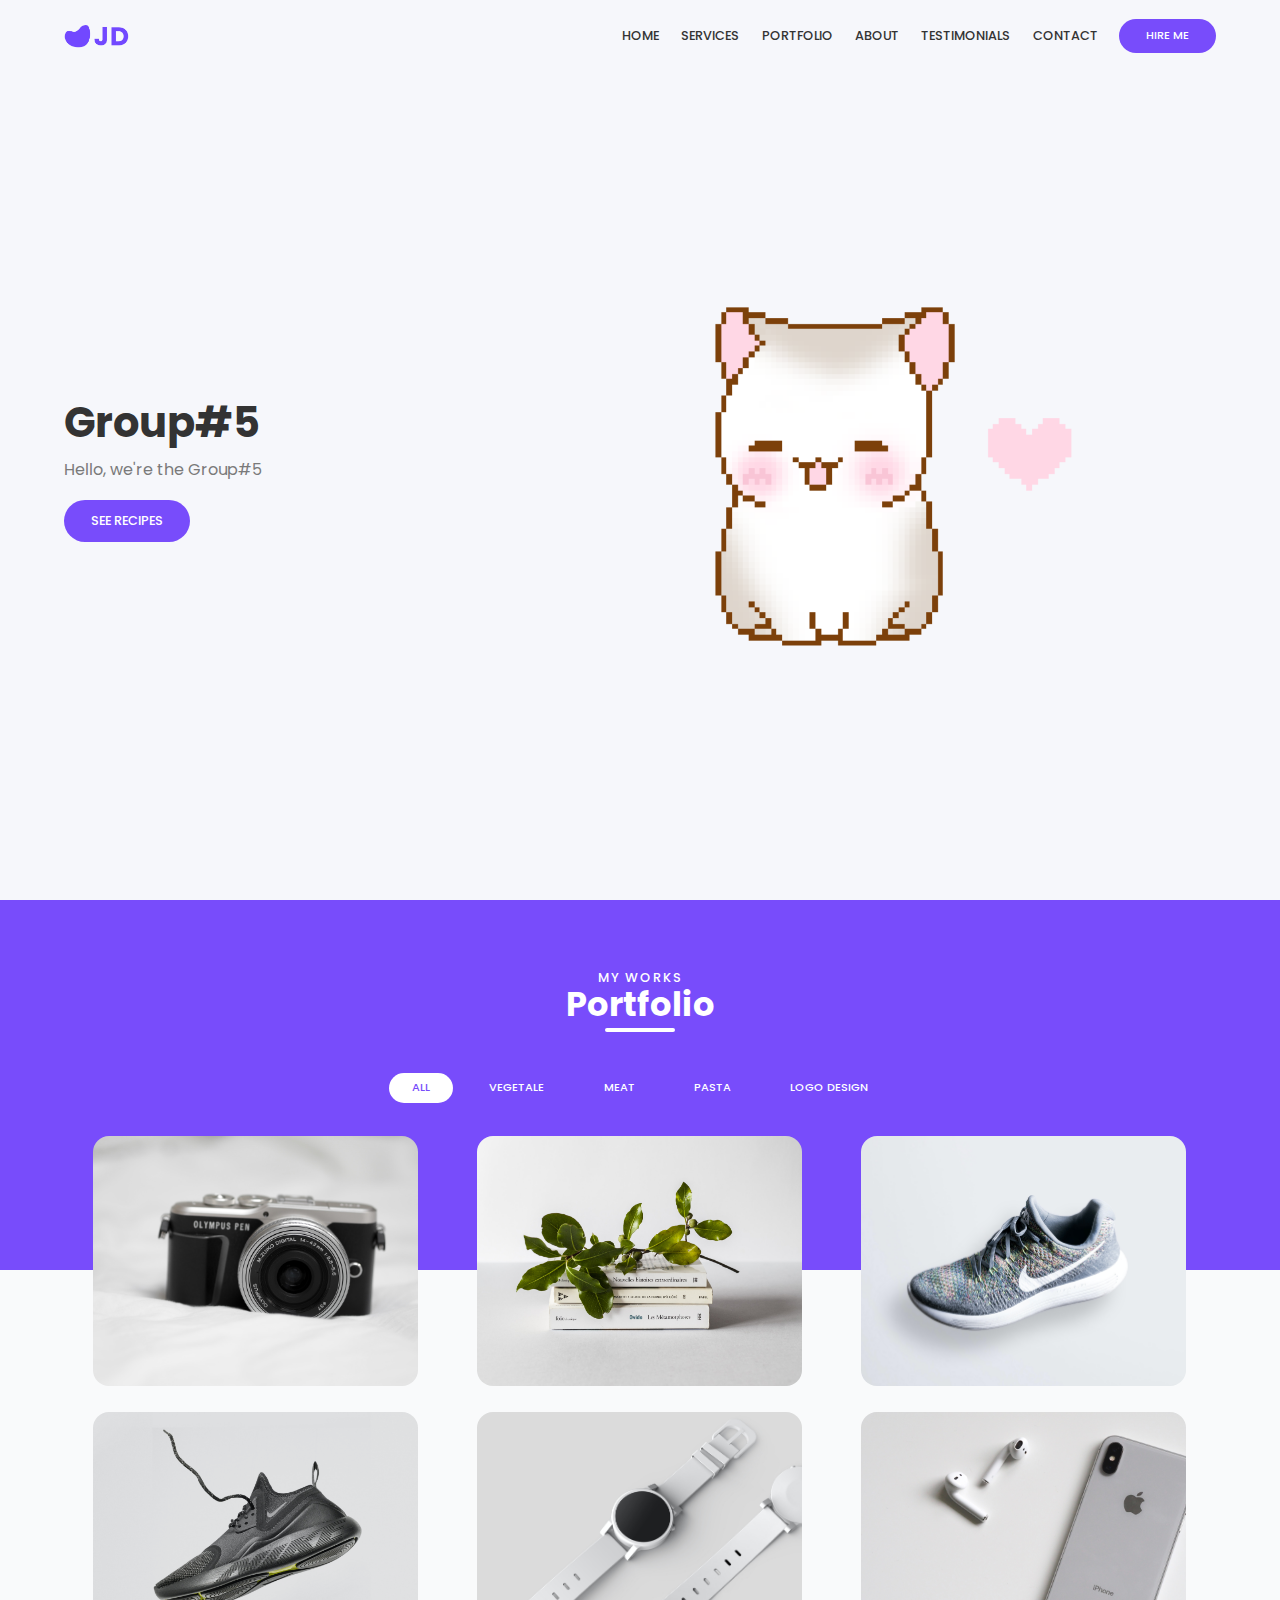
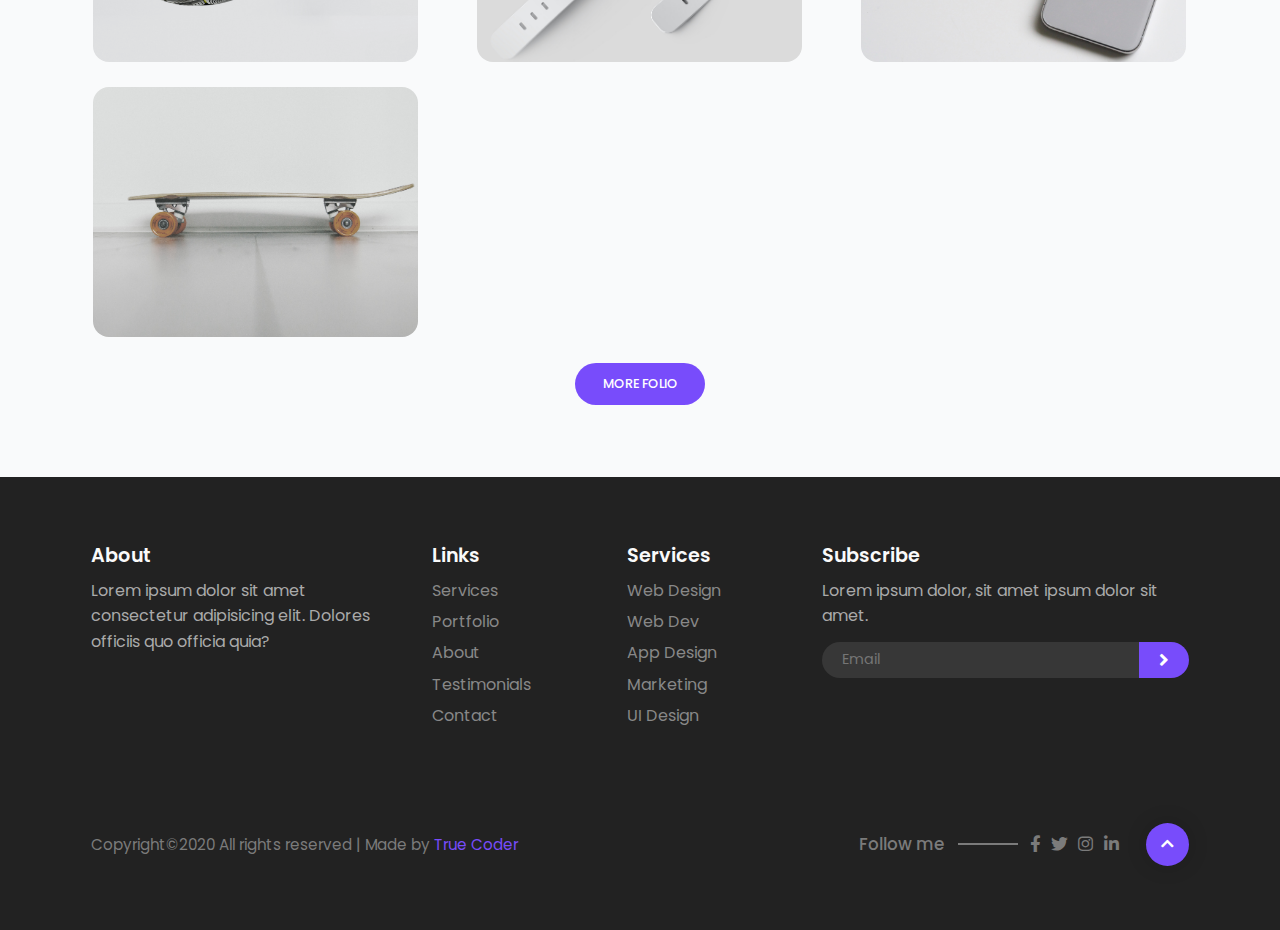
==== TRY.html @ 630b44de "Add files via upload" ====
<!DOCTYPE html>
<html lang="en">
  <head>
    <meta charset="UTF-8" />
    <meta name="viewport" content="width=device-width, initial-scale=1.0" />
    <title>Portfolio Website</title>
    <link
      rel="stylesheet"
      href="https://cdnjs.cloudflare.com/ajax/libs/font-awesome/5.15.1/css/all.min.css"
    />
    <link
      rel="stylesheet"
      href="https://unpkg.com/swiper/swiper-bundle.min.css"
    />
    <link rel="stylesheet" href="./css/style.css" />
  </head>
  <body>
    <main>
      <header id="header">
        <div class="overlay overlay-lg">
          <img src="./img/shapes/square.png" class="shape square" alt="" />
          <img src="./img/shapes/circle.png" class="shape circle" alt="" />
          <img
            src="./img/shapes/half-circle.png"
            class="shape half-circle1"
            alt=""
          />
          <img
            src="./img/shapes/half-circle.png"
            class="shape half-circle2"
            alt=""
          />
          <img src="./img/shapes/x.png" class="shape xshape" alt="" />
          <img src="./img/shapes/wave.png" class="shape wave wave1" alt="" />
          <img src="./img/shapes/wave.png" class="shape wave wave2" alt="" />
          <img src="./img/shapes/triangle.png" class="shape triangle" alt="" />
          <img src="./img/shapes/letters.png" class="letters" alt="" />
          <img src="./img/shapes/points1.png" class="points points1" alt="" />
        </div>

        <nav>
          <div class="container">
            <div class="logo">
              <img src="./img/logo.png" alt="" />
            </div>

            <div class="links">
              <ul>
                <li>
                  <a href="#header">Home</a>
                </li>
                <li>
                  <a href="#services">Services</a>
                </li>
                <li>
                  <a href="#portfolio">Portfolio</a>
                </li>
                <li>
                  <a href="#about">About</a>
                </li>
                <li>
                  <a href="#testimonials">Testimonials</a>
                </li>
                <li>
                  <a href="#contact">Contact</a>
                </li>
                <li>
                  <a href="#hireme" class="active">Hire me</a>
                </li>
              </ul>
            </div>

            <div class="hamburger-menu">
              <div class="bar"></div>
            </div>
          </div>
        </nav>

        <div class="header-content">
          <div class="container grid-2">
            <div class="column-1">
              <h1 class="header-title">Group#5</h1>
              <p class="text">
                Hello, we're the Group#5
              
              </p>
              <a href="#" class="btn">See recipes</a>
            </div>

            <div class="column-2 image">
              <img
                src="./img/shapes/points2.png"
                class="points points2"
                alt=""
              />
              <img src="./img/kitty.gif" class="img-element z-index" alt="" />
            </div>
          </div>
        </div>
      </header>



      <section class="portfolio section" id="portfolio">
        <div class="background-bg">
          <div class="overlay overlay-sm">
            <img
              src="./img/shapes/half-circle.png"
              class="shape half-circle1"
              alt=""
            />
            <img
              src="./img/shapes/half-circle.png"
              class="shape half-circle2"
              alt=""
            />
            <img src="./img/shapes/square.png" class="shape square" alt="" />
            <img src="./img/shapes/wave.png" class="shape wave" alt="" />
            <img src="./img/shapes/circle.png" class="shape circle" alt="" />
            <img
              src="./img/shapes/triangle.png"
              class="shape triangle"
              alt=""
            />
            <img src="./img/shapes/x.png" class="shape xshape" alt="" />
          </div>
        </div>

        <div class="container">
          <div class="section-header">
            <h3 class="title" data-title="My works">Portfolio</h3>
          </div>

          <div class="section-body">
            <div class="filter">
              <button class="filter-btn active" data-filter="*">All</button>
              <button class="filter-btn" data-filter=".ui">Vegetale</button>
              <button class="filter-btn" data-filter=".webdev">Meat</button>
              <button class="filter-btn" data-filter=".appdev">
                Pasta
              </button>
              <button class="filter-btn" data-filter=".logo-design">
                Logo Design
              </button>
            </div>

            <div class="grid">
              <div class="grid-item logo-design">
                <div class="gallery-image">
                  <img src="./img/portfolio/port1.jpg" alt="" />
                  <div class="img-overlay">
                    <div class="plus"></div>
                    <div class="img-description">
                      <h3>Logo Design</h3>
                      <h5>View Demo</h5>
                    </div>
                  </div>
                </div>
              </div>
              <div class="grid-item webdev">
                <div class="gallery-image">
                  <img src="./img/portfolio/port2.png" alt="" />
                  <div class="img-overlay">
                    <div class="plus"></div>
                    <div class="img-description">
                      <h3>Web Development</h3>
                      <h5>View Demo</h5>
                    </div>
                  </div>
                </div>
              </div>
              <div class="grid-item ui webdev">
                <div class="gallery-image">
                  <img src="./img/portfolio/port3.png" alt="" />
                  <div class="img-overlay">
                    <div class="plus"></div>
                    <div class="img-description">
                      <h3>Web Design</h3>
                      <h5>View Demo</h5>
                    </div>
                  </div>
                </div>
              </div>
              <div class="grid-item ui">
                <div class="gallery-image">
                  <img src="./img/portfolio/port4.png" alt="" />
                  <div class="img-overlay">
                    <div class="plus"></div>
                    <div class="img-description">
                      <h3>UI / UX Design</h3>
                      <h5>View Demo</h5>
                    </div>
                  </div>
                </div>
              </div>
              <div class="grid-item logo-design">
                <div class="gallery-image">
                  <img src="./img/portfolio/port5.jpg" alt="" />
                  <div class="img-overlay">
                    <div class="plus"></div>
                    <div class="img-description">
                      <h3>Logo Design</h3>
                      <h5>View Demo</h5>
                    </div>
                  </div>
                </div>
              </div>
              <div class="grid-item appdev">
                <div class="gallery-image">
                  <img src="./img/portfolio/port6.jpg" alt="" />
                  <div class="img-overlay">
                    <div class="plus"></div>
                    <div class="img-description">
                      <h3>App Development</h3>
                      <h5>View Demo</h5>
                    </div>
                  </div>
                </div>
              </div>
              <div class="grid-item logo-design">
                <div class="gallery-image">
                  <img src="./img/portfolio/port7.jpg" alt="" />
                  <div class="img-overlay">
                    <div class="plus"></div>
                    <div class="img-description">
                      <h3>Logo Design</h3>
                      <h5>View Demo</h5>
                    </div>
                  </div>
                </div>
              </div>
              <div class="grid-item appdev ui">
                <div class="gallery-image">
                  <img src="./img/portfolio/port8.png" alt="" />
                  <div class="img-overlay">
                    <div class="plus"></div>
                    <div class="img-description">
                      <h3>App Development</h3>
                      <h5>View Demo</h5>
                    </div>
                  </div>
                </div>
              </div>
              <div class="grid-item ui webdev">
                <div class="gallery-image">
                  <img src="./img/portfolio/port9.png" alt="" />
                  <div class="img-overlay">
                    <div class="plus"></div>
                    <div class="img-description">
                      <h3>Web Design</h3>
                      <h5>View Demo</h5>
                    </div>
                  </div>
                </div>
              </div>
            </div>
            <div class="more-folio">
              <a href="#" class="btn">More Folio</a>
            </div>
          </div>
        </div>
      </section>

      

      <footer class="footer">
        <div class="container">
          <div class="grid-4">
            <div class="grid-4-col footer-about">
              <h3 class="title-sm">About</h3>
              <p class="text">
                Lorem ipsum dolor sit amet consectetur adipisicing elit. Dolores
                officiis quo officia quia?
              </p>
            </div>
  
            <div class="grid-4-col footer-links">
              <h3 class="title-sm">Links</h3>
              <ul>
                <li>
                  <a href="#services">Services</a>
                </li>
                <li>
                  <a href="#portfolio">Portfolio</a>
                </li>
                <li>
                  <a href="#about">About</a>
                </li>
                <li>
                  <a href="#testimonials">Testimonials</a>
                </li>
                <li>
                  <a href="#contact">Contact</a>
                </li>
              </ul>
            </div>
  
            <div class="grid-4-col footer-links">
              <h3 class="title-sm">Services</h3>
              <ul>
                <li>
                  <a href="#">Web Design</a>
                </li>
                <li>
                  <a href="#">Web Dev</a>
                </li>
                <li>
                  <a href="#">App Design</a>
                </li>
                <li>
                  <a href="#">Marketing</a>
                </li>
                <li>
                  <a href="#">UI Design</a>
                </li>
              </ul>
            </div>
  
            <div class="grid-4-col footer-newstletter">
              <h3 class="title-sm">Subscribe</h3>
              <p class="text">
                Lorem ipsum dolor, sit amet ipsum dolor sit amet.
              </p>
              <div class="footer-input-wrap">
                <input type="email" class="footer-input" placeholder="Email" />
                <a href="#" class="input-arrow">
                  <i class="fas fa-angle-right"></i>
                </a>
              </div>
            </div>
          </div>
  
          <div class="bottom-footer">
            <div class="copyright">
              <p class="text">
                Copyright&copy;2020 All rights reserved | Made by
                <span>True Coder</span>
              </p>
            </div>
  
            <div class="followme-wrap">
              <div class="followme">
                <h3>Follow me</h3>
                <span class="footer-line"></span>
                <div class="social-media">
                  <a href="#">
                    <i class="fab fa-facebook-f"></i>
                  </a>
                  <a href="#">
                    <i class="fab fa-twitter"></i>
                  </a>
                  <a href="#">
                    <i class="fab fa-instagram"></i>
                  </a>
                  <a href="#">
                    <i class="fab fa-linkedin-in"></i>
                  </a>
                </div>
              </div>
  
              <div class="back-btn-wrap">
                <a href="#" class="back-btn">
                  <i class="fas fa-chevron-up"></i>
                </a>
              </div>
            </div>
          </div>
        </div>
      </footer>

    <script src="https://cdnjs.cloudflare.com/ajax/libs/jquery/3.5.1/jquery.min.js"></script>
    <script src="./js/isotope.pkgd.min.js"></script>
    <script src="https://unpkg.com/swiper/swiper-bundle.min.js"></script>
    <script src="./js/app.js"></script>
  </body>
</html>
---- css/style.css ----
@import url("https://fonts.googleapis.com/css2?family=Poppins:wght@100;200;300;400;500;600;700;800;900&display=swap");

:root {
  --dark-one: #333;
  --dark-two: #7a7a7a;
  --main-color: #784cfb;
  --light-one: #fff;
  --light-two: #f9fafb;
  --light-three: #f6f7fb;
}

/* Genral Styles */

*,
*::before,
*::after {
  margin: 0;
  padding: 0;
  box-sizing: border-box;
}

html {
  scroll-behavior: smooth;
}

body,
button,
input,
textarea {
  font-family: "Poppins", sans-serif;
}

a {
  text-decoration: none;
}

ul {
  list-style: none;
}

img {
  width: 100%;
}

.container {
  position: relative;
  z-index: 5;
  max-width: 92rem;
  padding: 0 4rem;
  margin: 0 auto;
}

.stop-scrolling {
  height: 100%;
  overflow: hidden;
}

.grid-2 {
  display: grid;
  grid-template-columns: repeat(2, 1fr);
  align-items: center;
  justify-content: center;
}

.text {
  font-size: 1.25rem;
  color: var(--dark-two);
  line-height: 1.6;
}

.column-1 {
  margin-right: 1.5rem;
}

.column-2 {
  margin-left: 1.5rem;
}

.image {
  position: relative;
  display: flex;
  align-items: center;
  justify-content: center;
}

.z-index {
  position: relative;
  z-index: 2;
}

.overlay {
  position: absolute;
  width: 100%;
  height: 100%;
  overflow: hidden;
  top: 0;
  left: 0;
}

.overlay .shape {
  width: initial;
  opacity: 0.13;
  position: absolute;
}

.overlay.overlay-lg .shape {
  height: 55px;
}

.overlay.overlay-lg .shape.wave {
  height: initial;
  width: 88px;
}

.overlay.overlay-lg .shape.xshape {
  height: 38px;
}

.overlay.overlay-sm .shape {
  filter: brightness(0) invert(1);
  opacity: 0.15;
  height: 40px;
}

.overlay.overlay-sm .shape.wave {
  height: initial;
  width: 70px;
}

.overlay.overlay-sm .shape.xshape {
  height: 30px;
}

.points {
  opacity: 0.3;
  position: absolute;
}

.section {
  padding: 7rem 0;
  overflow: hidden;
}

.section-header {
  text-align: center;
  margin-bottom: 1.5rem;
}

.title {
  position: relative;
  display: inline-block;
  padding-bottom: 1rem;
  line-height: 1;
  font-size: 2.8rem;
  margin-bottom: 0.6rem;
}

.title:before {
  content: attr(data-title);
  display: block;
  margin-bottom: 0.4rem;
  color: var(--main-color);
  font-size: 1.15rem;
  font-weight: 500;
  text-transform: uppercase;
  letter-spacing: 3px;
}

.title:after {
  content: "";
  position: absolute;
  width: 90px;
  height: 5px;
  border-radius: 3px;
  background-color: var(--main-color);
  bottom: 0;
  left: 50%;
  transform: translateX(-50%);
}

.section-header .text {
  max-width: 600px;
  margin: 0 auto;
}

.title-sm {
  color: var(--dark-one);
  font-weight: 600;
  font-size: 1.6rem;
}

.points-sq {
  width: 210px;
}

.btn {
  display: inline-block;
  padding: 0.85rem 2rem;
  background-color: var(--main-color);
  color: var(--light-one);
  border-radius: 2rem;
  font-size: 1.05rem;
  text-transform: uppercase;
  font-weight: 500;
  transition: 0.3s;
}

.btn:hover {
  background-color: #6b44e0;
}

.btn.small {
  padding: 0.7rem 1.8rem;
  font-size: 1rem;
}

/* End Genral Styles */

/* Header */

header {
  width: 100%;
  background-color: var(--light-three);
  overflow: hidden;
  position: relative;
}

nav {
  width: 100%;
  position: relative;
  z-index: 50;
}

nav .container {
  display: flex;
  justify-content: space-between;
  height: 6rem;
  align-items: center;
}

.logo {
  width: 80px;
  display: flex;
  align-items: center;
}

.links ul {
  display: flex;
}

.links a {
  display: inline-block;
  padding: 0.9rem 1.2rem;
  color: var(--dark-one);
  font-size: 1.05rem;
  text-transform: uppercase;
  font-weight: 500;
  line-height: 1;
  transition: 0.3s;
}

.links a.active {
  background-color: var(--main-color);
  color: var(--light-one);
  border-radius: 2rem;
  font-size: 1rem;
  padding: 0.9rem 2.1rem;
  margin-left: 1rem;
}

.links a:hover {
  color: var(--main-color);
}

.links a.active:hover {
  color: var(--light-one);
  background-color: #6b44e0;
}

.hamburger-menu {
  width: 2.7rem;
  height: 3rem;
  z-index: 100;
  position: relative;
  display: none;
  align-items: center;
  justify-content: flex-end;
}

.hamburger-menu .bar {
  position: relative;
  width: 2.1rem;
  height: 3px;
  border-radius: 3px;
  background-color: var(--dark-one);
  transition: 0.5s;
}

.bar:before,
.bar:after {
  content: "";
  position: absolute;
  width: 2.1rem;
  height: 3px;
  border-radius: 3px;
  background-color: var(--dark-one);
  transition: 0.5s;
}

.bar:before {
  transform: translateY(-9px);
}

.bar:after {
  transform: translateY(9px);
}

nav.open .hamburger-menu .bar {
  background-color: transparent;
  transform: rotate(360deg);
}

nav.open .hamburger-menu .bar:before {
  transform: translateY(0) rotate(45deg);
  background-color: var(--light-one);
}

nav.open .hamburger-menu .bar:after {
  transform: translateY(0) rotate(-45deg);
  background-color: var(--light-one);
}

nav.open .links {
  transform: translateX(0);
}

.header-content .container.grid-2 {
  grid-template-columns: 2.5fr 3.5fr;
  min-height: calc(100vh - 6rem);
  padding-bottom: 2.5rem;
  text-align: left;
}

.header-title {
  font-size: 3.8rem;
  line-height: 0.8;
  color: var(--dark-one);
}

.header-content .text {
  margin: 2.15rem 0;
}

.header-content .image .img-element {
  max-width: 750px;
}

header .points1 {
  width: 420px;
  bottom: -75px;
  left: -150px;
}

header .points2 {
  width: 70%;
  top: 65%;
  left: 71%;
}

header .square {
  right: 68%;
  top: 71%;
}

header .triangle {
  right: 7%;
  bottom: 75%;
}

header .xshape {
  right: 4%;
  bottom: 50%;
}

header .half-circle1 {
  left: 50%;
  bottom: 82%;
}

header .half-circle2 {
  left: 5%;
  top: 67%;
}

header .wave1 {
  bottom: 75%;
  left: 20%;
}

header .wave2 {
  bottom: 8%;
  right: 55%;
}

header .circle {
  left: 38%;
  bottom: 63%;
}

.letters {
  position: absolute;
  width: 13.5%;
  top: -5px;
  left: 15px;
  opacity: 0.06;
}

/* End header */

/* Services */

.cards {
  display: flex;
  justify-content: space-around;
  flex-wrap: wrap;
  width: 100%;
}

.card-wrap {
  position: relative;
  margin: 1.7rem 0.8rem;
}

.card {
  position: relative;
  width: 100%;
  max-width: 390px;
  min-height: 520px;
  background-color: var(--light-three);
  display: flex;
  align-items: center;
  justify-content: center;
  text-align: center;
  padding: 3rem 2rem;
  overflow: hidden;
  transition: 0.3s;
}

.card:before {
  content: attr(data-card);
  position: absolute;
  top: -15px;
  right: -15px;
  font-size: 6rem;
  font-weight: 800;
  line-height: 1;
  color: var(--main-color);
  opacity: 0.025;
}

.card:after {
  content: "";
  position: absolute;
  width: 100%;
  height: 0px;
  bottom: 0;
  left: 0;
  background-color: var(--main-color);
  transition: 0.3s;
}

.card-wrap:hover .card {
  transform: translateY(-15px);
}

.card-wrap:hover .card:after {
  height: 8px;
}

.icon {
  width: 90px;
  margin-bottom: 1.7rem;
}

.card .title-sm {
  line-height: 0.8;
}

.card .text {
  font-size: 1.15rem;
  margin: 1.8rem 0;
}

.services .points1 {
  bottom: -50px;
  left: -125px;
  opacity: 0.2;
  pointer-events: none;
}

.services .points2 {
  bottom: -70px;
  right: -65px;
  opacity: 0.2;
  pointer-events: none;
}

/* End Services */

/* Portfolio */

.portfolio {
  position: relative;
  width: 100%;
  background-color: var(--light-two);
}

.background-bg {
  position: absolute;
  width: 100%;
  height: 520px;
  top: 0;
  left: 0;
  background-color: var(--main-color);
}

.portfolio .title,
.portfolio .title:before {
  color: var(--light-one);
}

.portfolio .title:after {
  background-color: var(--light-one);
}

.filter {
  width: 100%;
  display: flex;
  align-items: center;
  justify-content: center;
  flex-wrap: wrap;
}

.filter-btn {
  border: none;
  outline: none;
  background-color: transparent;
  margin: 0.45rem 0.4rem;
  padding: 0.85rem 1.8rem;
  color: var(--light-one);
  text-transform: uppercase;
  font-weight: 500;
  font-size: 1.1rem;
  line-height: 1;
  cursor: pointer;
  border-radius: 2rem;
  transition: 0.3s;
}

.filter-btn.active {
  background-color: var(--light-one);
  color: var(--main-color);
}

.portfolio .square {
  top: 28%;
  left: 20%;
}

.portfolio .circle {
  top: 8%;
  right: 35%;
}

.portfolio .triangle {
  bottom: 10%;
  right: 4%;
}

.portfolio .half-circle1 {
  bottom: 13%;
  left: 5%;
}

.portfolio .half-circle2 {
  top: 35%;
  right: 20%;
}

.portfolio .xshape {
  top: 10%;
  right: 8%;
}

.portfolio .wave {
  top: 38%;
  left: 6%;
}

.grid {
  width: 100%;
  margin: 1.5rem 0;
}

.grid-item {
  width: 33.33%;
  padding: 1rem 1.2rem;
  display: flex;
  justify-content: center;
}

.gallery-image {
  position: relative;
  overflow: hidden;
  border-radius: 16px;
  height: 330px;
  width: 100%;
  cursor: pointer;
}

.gallery-image img {
  position: absolute;
  height: 115%;
  width: initial;
  top: 50%;
  left: 50%;
  transform: translate(-50%, -50%);
  transform-origin: center;
  transition: 0.5s;
}

.gallery-image .img-overlay {
  position: absolute;
  width: 100%;
  height: 100%;
  top: 0;
  left: 0;
  z-index: 2;
  color: var(--light-one);
  background-color: rgba(120, 76, 251, 0.55);
  display: flex;
  flex-direction: column;
  align-items: center;
  justify-content: flex-end;
  padding: 2rem 3.2rem;
  opacity: 0;
  transition: 0.5s;
}

.img-overlay .plus {
  position: relative;
  margin: auto 0;
}

.plus:before,
.plus:after {
  content: "";
  position: absolute;
  width: 4.5rem;
  height: 3px;
  top: 50%;
  left: 50%;
  transform: translate(-50%, -50%);
  background-color: var(--light-one);
  border-radius: 3px;
}

.plus:before {
  transform: translate(-50%, -50%) rotate(-90deg);
}

.img-description {
  width: 100%;
}

.img-overlay h3 {
  font-weight: 600;
  text-transform: uppercase;
  font-size: 1.5rem;
}

.img-overlay h5 {
  font-size: 1.15rem;
  font-weight: 300;
}

.gallery-image:hover .img-overlay {
  opacity: 1;
}

.gallery-image:hover img {
  transform: translate(-50%, -50%) scale(1.1);
}

.more-folio {
  display: flex;
  justify-content: center;
}

/* End Portfolio */

/* About */

.about {
  overflow: hidden;
}

.about img {
  max-width: 600px;
}

.about .text {
  margin-top: 1rem;
}

.skills {
  margin: 1.5rem 0 2.5rem 0;
}

.skill {
  margin: 1rem 0;
}

.skill-title {
  color: #555;
  font-weight: 600;
  margin-bottom: 0.3rem;
}

.skill-bar {
  width: 70%;
  height: 8px;
  border-radius: 4px;
  background-color: #ece6fa;
  position: relative;
  overflow: hidden;
}

.skill-progress {
  position: absolute;
  height: 100%;
  width: 0%;
  top: 0;
  left: 0;
  background-color: var(--main-color);
  transition: 1s;
}

.about .column-1 {
  position: relative;
}

.about .column-1:before {
  content: "About";
  position: absolute;
  font-size: 8rem;
  font-weight: 800;
  color: var(--main-color);
  opacity: 0.04;
  top: 20px;
  left: 0;
  line-height: 0;
}

.about .points {
  width: 300px;
  top: 65%;
  left: 80%;
  opacity: 0.1;
}

/* End About */

/* Records */

.records {
  position: relative;
  background-color: var(--main-color);
  padding: 5.2rem 0;
}

.records .container {
  display: grid;
  grid-template-columns: repeat(4, 1fr);
  align-items: center;
  justify-content: center;
  text-align: center;
  grid-column-gap: 1.5rem;
  grid-row-gap: 2rem;
}

.record-circle {
  width: 180px;
  height: 180px;
  border-radius: 50%;
  margin: 0 auto;
  border: 4px solid var(--light-one);
  display: flex;
  flex-direction: column;
  justify-content: center;
  color: var(--light-one);
}

.record-circle.active {
  background-color: var(--light-one);
  color: var(--dark-one);
  box-shadow: 0 0 0 15px rgb(255, 255, 255, 0.5);
}

.number {
  font-weight: 400;
  font-size: 2.35rem;
}

.sub-title {
  font-weight: 400;
  font-size: 1.12rem;
  text-transform: uppercase;
}

.records .square1 {
  left: 8%;
  top: 10%;
}

.records .square2 {
  right: 90px;
  bottom: 70px;
}

.records .xshape {
  top: 45px;
  right: 120px;
}

.records .circle {
  left: 7%;
  bottom: 50px;
}

.records .triangle {
  left: 65%;
  bottom: 35px;
}

.records .wave1 {
  top: 35px;
  right: 30%;
}

.records .wave2 {
  bottom: 40px;
  left: 28%;
}

.records .half-circle {
  top: 30px;
  right: 50%;
}

/* End Records */

/* Blog */

.blog-wrapper {
  display: flex;
  width: 100%;
  justify-content: space-around;
  flex-wrap: wrap;
}

.blog-wrap {
  position: relative;
  margin: 1.3rem 0.5rem;
}

.blog-card {
  max-width: 420px;
  width: 100%;
  overflow: hidden;
  background-color: var(--light-two);
  transition: 0.3s;
  position: relative;
}

.blog-card:after {
  content: "";
  position: absolute;
  width: 1100%;
  height: 0px;
  bottom: 0;
  left: 0;
  background-color: var(--main-color);
  transition: 0.3s;
}

.blog-image {
  width: 100%;
  height: 270px;
  position: relative;
  overflow: hidden;
}

.blog-image img {
  position: absolute;
  height: 105%;
  width: initial;
  top: 50%;
  left: 50%;
  transform: translate(-50%, -50%);
  transition: 0.5s;
}

.blog-content {
  padding: 2.1rem 2.2rem 2.7rem 2.2rem;
}

.blog-info {
  display: flex;
  flex-wrap: wrap;
  margin-bottom: 0.5rem;
}

.blog-info h5 {
  color: var(--main-color);
  font-weight: 400;
  text-transform: uppercase;
  font-size: 1.05rem;
  letter-spacing: 2px;
}

.blog-date {
  margin-right: 2rem;
}

.blog-user i {
  margin-right: 0.2rem;
  font-size: 1rem;
}

.blog-text {
  margin: 0.5rem 0 1.5rem 0;
  font-size: 1.2rem;
  line-height: 1.6;
  color: #666;
}

.blog-card:hover {
  transform: translateY(-15px);
}

.blog-card:hover:after {
  height: 8px;
}

.blog-card:hover .blog-image img {
  transform: translate(-50%, -50%) scale(1.15);
}

.blog .points {
  top: 72%;
  right: 71%;
  opacity: 0.15;
}

/* End Blog */

/* Testimonials */

.testimonials {
  background-color: var(--light-two);
  overflow: hidden;
}

.testi-content {
  margin-top: 6rem;
}

.reviews {
  overflow: hidden;
}

.review {
  position: relative;
  padding: 2rem 1.5rem;
}

.quote {
  position: absolute;
  top: 0;
  left: 0;
  color: var(--main-color);
  opacity: 0.04;
  font-size: 8rem;
}

.rate {
  display: flex;
  font-size: 1.4rem;
  color: #ebc000;
  margin-bottom: 1.5rem;
}

.rate i {
  margin-right: 0.3rem;
}

.review-text {
  font-size: 1.35rem;
  font-weight: 300;
  color: #444;
  line-height: 1.7;
}

.review-info {
  margin-top: 2rem;
}

.review-name {
  font-size: 1.3rem;
  font-weight: 700;
  color: var(--dark-one);
}

.review-job {
  font-size: 1.15rem;
  font-weight: 300;
  color: #777;
}

.review-nav {
  bottom: 2.2rem;
  top: initial;
  font-size: 1.8rem;
  color: var(--main-color);
}

.swiper-button-next {
  right: 2rem;
  left: initial;
}

.swiper-button-prev {
  right: 4.5rem;
  left: initial;
}

.swiper-button-prev:after,
.swiper-button-next:after {
  display: none;
}

/* End Testimonials */

/* Contact */

.contact {
  position: relative;
  width: 100%;
  padding: 13.5rem 0 8.5rem;
}

.contact:before,
.contact:after {
  content: "";
  position: absolute;
  width: 100%;
  z-index: -1;
  left: 0;
}

.contact:before {
  top: 0;
  height: 40%;
  background: url("../img/map.png") center center / cover;
}

.contact:after {
  top: 40%;
  height: 60%;
  background: url("../img/contact-bg.png") center bottom / cover;
}

.contact-box {
  width: 100%;
  background-color: var(--light-one);
  width: 100%;
  border-radius: 45px;
  padding: 5.5rem 4.5rem;
  display: grid;
  grid-template-columns: repeat(2, 1fr);
}

.contact-info {
  padding-right: 2rem;
}

.contact-form {
  padding-left: 2rem;
}

.contact-info .title:after {
  left: 0;
  transform: initial;
}

.information-wrap {
  margin-top: 2rem;
}

.information {
  display: flex;
  align-items: center;
}

.information:not(:last-child) {
  margin-bottom: 1.3rem;
}

.contact-icon {
  min-width: 67px;
  height: 67px;
  display: inline-block;
  border-radius: 50%;
  background-color: var(--main-color);
  color: var(--light-one);
  text-align: center;
  font-size: 1.4rem;
  margin-right: 1rem;
}

.contact-icon i {
  line-height: 67px;
}

.info-text {
  font-size: 1.3rem;
  display: inline-block;
}

.contact-form .title:after {
  display: none;
}

.contact-form .title {
  margin: 0;
}

.contact-form .row {
  width: 100%;
  display: grid;
  grid-template-columns: repeat(auto-fit, minmax(130px, 1fr));
  grid-column-gap: 0.6rem;
}

.contact-input {
  padding: 1.2rem 2.1rem;
  margin: 0.6rem 0;
  border: none;
  outline: none;
  background: #f3f3f3;
  border-radius: 4rem;
  font-weight: 600;
  font-size: 1.25rem;
  transition: 0.3s;
}

.contact-input::placeholder {
  font-weight: 400;
}

.contact-input.textarea {
  resize: none;
  min-height: 280px;
  border-radius: 2rem;
}

.contact-input:hover {
  background: #ececec;
}

.contact-input:focus {
  background: #eaeaea;
}

.contact-input .btn {
  margin-top: 0.6rem;
}

/* End Contact */

/* Hire me */

.hireme {
  padding: 12rem 0;
}

.hireme .container {
  text-align: center;
}

.hireme .title {
  margin-bottom: 1.3rem;
}

.hireme .text {
  max-width: 1000px;
  margin: 0 auto 1.6rem auto;
}

/* End Hire me */

/* Footer */

.footer {
  background-color: #222;
  padding: 6rem 0;
}

.footer .grid-4 {
  display: grid;
  grid-template-columns: 3.5fr 2fr 2fr 3fr;
}

.grid-4-col {
  padding: 0 1.7rem;
}

.footer .title-sm {
  color: #fafafa;
  margin-bottom: 0.9rem;
}

.footer .text {
  color: #aaa;
}

.footer-links a {
  color: #888;
  font-size: 1.25rem;
  display: inline-block;
  margin-bottom: 0.4rem;
  transition: 0.3s;
}

.footer-links a:hover {
  color: var(--main-color);
}

.footer-input-wrap {
  display: grid;
  grid-template-columns: auto 50px;
  width: 100%;
  height: 50px;
  border-radius: 30px;
  overflow: hidden;
  margin-top: 1.2rem;
}

.footer-input {
  background: #373737;
  color: #333;
  outline: none;
  border: none;
  padding: 0 1.5rem;
  font-size: 1.1rem;
  transition: 0.3s;
}

.input-arrow {
  color: #fff;
  background-color: var(--main-color);
  display: flex;
  align-items: center;
  justify-content: center;
  font-size: 1.45rem;
  transition: 0.3s;
}

.input-arrow:hover {
  background-color: #6b44e0;
}

.focus {
  background: #fff;
}

.bottom-footer {
  margin-top: 5.5rem;
  padding: 0 1.7rem;
  display: flex;
  align-items: center;
  justify-content: space-between;
}

.copyright .text {
  color: #7b7b7b;
  font-size: 1.2rem;
  display: inline-block;
  text-align: center;
}

.copyright .text span {
  color: var(--main-color);
  cursor: pointer;
}

.followme-wrap {
  display: flex;
}

.followme {
  display: flex;
  align-items: center;
}

.followme h3 {
  color: #7b7b7b;
  font-weight: 500;
  font-size: 1.3rem;
}

.followme .footer-line {
  width: 60px;
  height: 2px;
  background-color: #7b7b7b;
  margin: 0 1.2rem;
  display: inline-block;
}

.social-media a {
  color: #7b7b7b;
  font-size: 1.3rem;
  margin-right: 0.4rem;
  transition: 0.3s;
}

.social-media a:hover {
  color: var(--main-color);
}

.back-btn-wrap {
  position: relative;
  margin-left: 2.5rem;
}

.back-btn {
  display: flex;
  align-items: center;
  justify-content: center;
  height: 55px;
  width: 55px;
  background-color: var(--main-color);
  border-radius: 50%;
  color: #fff;
  font-size: 1.2rem;
  box-shadow: 0 0 20px 1px rgba(0, 0, 0, 0.15);
  transition: 0.3s;
  position: relative;
  z-index: 2;
}

.back-btn:hover {
  background-color: #6b44e0;
}

.back-btn-wrap:before {
  content: "";
  position: absolute;
  width: 60px;
  height: 60px;
  background-color: #fff;
  z-index: 1;
  top: 50%;
  left: 50%;
  transform: translate(-50%, -50%) scale(0.7);
  border-radius: 50%;
  opacity: 0.08;
  animation: scale 1.2s ease-out infinite 1s;
}

@keyframes scale {
  0% {
    transform: translate(-50%, -50%) scale(1);
    opacity: 0.15;
  }

  100% {
    transform: translate(-50%, -50%) scale(1.6);
    opacity: 0;
  }
}

/* End Footer */

/* Responsive */

@media (max-width: 1280px) {
  .text {
    font-size: 1rem;
  }

  .title {
    font-size: 2.1rem;
    padding-bottom: 0.65rem;
  }

  .title:before {
    margin-bottom: 0.2rem;
    font-size: 0.8rem;
    letter-spacing: 2px;
  }

  .title:after {
    height: 3.5px;
    width: 70px;
  }

  .title-sm {
    font-size: 1.2rem;
  }

  .btn {
    padding: 0.75rem 1.7rem;
    font-size: 0.8rem;
  }

  .btn.small {
    padding: 0.65rem 1.6rem;
    font-size: 0.7rem;
  }

  .section-header .text {
    max-width: 500px;
  }

  .section {
    padding: 4.5rem 0;
  }

  .column-1 {
    margin-right: 1rem;
  }

  .column-2 {
    margin-left: 1rem;
  }

  .overlay.overlay-lg .shape {
    height: 35px;
  }

  .overlay.overlay-lg .shape.wave {
    height: initial;
    width: 63px;
  }

  .overlay.overlay-lg .shape.xshape {
    height: 24px;
  }

  .overlay.overlay-sm .shape {
    height: 24px;
  }

  .overlay.overlay-sm .shape.wave {
    height: initial;
    width: 39px;
  }

  .overlay.overlay-sm .shape.xshape {
    height: 19px;
  }

  header .points1 {
    width: 270px;
    bottom: -50px;
    left: -75px;
  }

  header .points2 {
    width: 340px;
  }

  header .letters {
    width: 11%;
  }

  .header-content .image .img-element {
    max-width: 500px;
  }

  nav .container {
    height: 4.5rem;
  }

  .header-content .container.grid-2 {
    min-height: calc(100vh - 4.5rem);
    padding-bottom: 1.5rem;
  }

  .logo {
    width: 65px;
  }

  .links a {
    font-size: 0.8rem;
    padding: 0.65rem 0.7rem;
  }

  .links a.active {
    font-size: 0.7rem;
    padding: 0.7rem 1.7rem;
    margin-left: 0.6rem;
  }

  .header-title {
    font-size: 2.6rem;
  }

  .header-content .text {
    margin: 1.1rem 0;
  }

  .card {
    min-height: 390px;
    max-width: 290px;
    padding: 2.2rem 1.5rem;
  }

  .icon {
    width: 65px;
    margin-bottom: 0.8rem;
  }

  .card .text {
    font-size: 0.9rem;
    margin: 1rem 0;
  }

  .card:before {
    font-size: 5rem;
  }

  .card-wrap {
    margin: 1rem 0.6rem;
  }

  .services .points1 {
    left: -60px;
  }

  .points-sq {
    width: 150px;
  }

  .grid {
    margin: 0.8rem 0;
  }

  .grid-item {
    padding: 0.8rem;
  }

  .gallery-image {
    height: 250px;
    max-width: 325px;
  }

  .gallery-image .img-overlay {
    padding: 1.4rem 2rem;
  }

  .plus:before,
  .plus:after {
    width: 2.8rem;
  }

  .img-overlay h3 {
    font-size: 1.1rem;
  }

  .img-overlay h5 {
    font-size: 0.8rem;
  }

  .background-bg {
    height: 370px;
  }

  .filter-btn {
    padding: 0.6rem 1.45rem;
    font-size: 0.7rem;
  }

  .about img {
    max-width: 420px;
  }

  .about .text {
    margin-top: 0.7rem;
  }

  .skills {
    margin: 0.9rem 0 1.7rem 0;
  }

  .skill-title {
    font-size: 1rem;
  }

  .skill-bar {
    height: 6px;
  }

  .about .column-1:before {
    font-size: 6rem;
    top: 13px;
  }

  .about .points {
    width: 230px;
    left: 65%;
  }

  .record-circle {
    width: 150px;
    height: 150px;
    border-width: 3px;
  }

  .record-circle .number {
    font-size: 1.8rem;
  }

  .record-circle .sub-title {
    font-size: 0.9rem;
  }

  .blog-wrap {
    margin: 0.7rem 0.5rem;
  }

  .blog-card {
    max-width: 315px;
  }

  .blog-image {
    height: 200px;
  }

  .blog-content {
    padding: 1.8rem 1.7rem 1.9rem 1.7rem;
  }

  .blog-info {
    margin-bottom: 0.2rem;
  }

  .blog-info > * {
    font-size: 0.75rem !important;
  }

  .blog-user i {
    font-size: 0.8rem;
  }

  .blog-text {
    font-size: 0.9rem;
    margin: 0.2rem 0 0.8rem 0;
  }

  .rate {
    font-size: 1.15rem;
    margin-bottom: 1.1rem;
  }

  .review-text {
    font-size: 1.05rem;
  }

  .review-info {
    margin-top: 1.1rem;
  }

  .review-name {
    font-size: 1.05rem;
  }

  .review-job {
    font-size: 0.85rem;
  }

  .quote {
    font-size: 6.5rem;
  }

  .review-nav {
    font-size: 1.55rem;
  }

  .swiper-button-next {
    right: 2.5rem;
  }

  .swiper-button-prev {
    right: 4.5rem;
  }

  .contact {
    padding: 9rem 0 6rem 0;
  }

  .contact-form {
    padding-left: 1rem;
  }

  .contact-info {
    padding-right: 1rem;
  }

  .contact-box {
    padding: 3.6rem 3rem;
  }

  .information-wrap {
    margin-top: 1.2rem;
  }

  .contact-icon {
    min-width: 50px;
    height: 50px;
    font-size: 1rem;
    margin-right: 0.8rem;
  }

  .contact-icon i {
    line-height: 50px;
  }

  .info-text {
    font-size: 1.05rem;
  }

  .contact-input {
    font-size: 0.9rem;
    padding: 0.9rem 1.6rem;
    margin: 0.4rem 0;
  }

  .hireme {
    padding: 8rem 0;
  }

  .footer {
    padding: 4rem 0;
  }

  .footer-links a {
    font-size: 1rem;
  }

  .footer .title-sm {
    margin-bottom: 0.5rem;
  }

  .footer-input-wrap {
    height: 36px;
    margin-top: 0.8rem;
  }

  .footer-input {
    font-size: 0.9rem;
    padding: 0 1.2rem;
  }

  .input-arrow {
    font-size: 1.2rem;
  }

  .copyright .text {
    font-size: 0.95rem;
  }

  .followme h3 {
    font-size: 1.05rem;
  }

  .followme .footer-line {
    margin: 0 0.8rem;
  }

  .social-media a {
    font-size: 1.05rem;
  }

  .back-btn-wrap {
    margin-left: 1.3rem;
  }

  .back-btn {
    width: 43px;
    height: 43px;
    font-size: 0.9rem;
  }

  .back-btn-wrap:before {
    width: 45px;
    height: 45px;
  }
}

@media (max-width: 850px) {
  .grid-2 {
    grid-template-columns: 1fr !important;
  }

  .column-1 {
    margin-right: 0;
    margin-bottom: 1rem;
  }

  .column-2 {
    margin-left: 0;
    margin-top: 1rem;
  }

  .hamburger-menu {
    display: flex;
  }

  .header-content {
    margin-top: 1rem;
  }

  .header-title {
    font-size: 2.3rem;
  }

  .header-content .image {
    max-width: 400px;
    margin: 0 auto;
  }

  header .column-1 {
    max-width: 550px;
    margin: 0 auto;
  }

  .links {
    position: fixed;
    width: 100%;
    height: 100vh;
    top: 0;
    right: 0;
    background-color: #252525;
    display: flex;
    align-items: center;
    justify-content: center;
    text-align: center;
    transform: translateX(100%);
    transition: 0.5s;
  }

  .links ul {
    flex-direction: column;
  }

  .links a {
    color: var(--light-one);
  }

  .links a.active {
    margin-left: 0;
    margin: 0.5rem 0;
  }

  .header-content .container.grid-2 {
    min-height: 80vh;
  }

  .letters,
  header .half-circle2,
  header .points1,
  header .wave2 {
    display: none;
  }

  header .half-circle1 {
    bottom: 55%;
    left: 23%;
  }

  header .circle {
    left: 8%;
    bottom: 40%;
  }

  header .wave1 {
    bottom: 87%;
    left: 75%;
  }

  header .square {
    top: initial;
    bottom: 5%;
    left: 13%;
  }

  header .triangle {
    right: 14%;
    bottom: 63%;
  }

  header .points2 {
    width: 280px;
    bottom: -10px;
    left: 60%;
  }

  header .xshape {
    left: 90%;
    top: 54%;
  }

  .grid-item {
    width: 50%;
  }

  .gallery-image {
    height: 210px;
    max-width: 270px;
  }

  .background-bg {
    height: 340px;
  }

  .portfolio .half-circle1,
  .portfolio .triangle,
  .portfolio .half-circle2 {
    display: none;
  }

  .portfolio .square {
    top: 10%;
    left: 14%;
  }

  .portfolio .wave {
    top: 33%;
  }

  .portfolio .circle {
    right: 20%;
  }

  .portfolio .xshape {
    top: 25%;
  }

  .skill-bar {
    width: 100%;
  }

  .about .column-1:before {
    font-size: 5rem;
  }

  .about .points {
    top: 60%;
    left: 59%;
  }

  .records .wave1,
  .records .triangle {
    display: none;
  }

  .records .container {
    grid-template-columns: repeat(2, 1fr);
  }

  .records .wave2 {
    left: 48%;
  }

  .records .sqaure2 {
    bottom: 45%;
    right: 50px;
  }

  .testi-content {
    margin-top: 1.7rem;
  }

  .testi-content .image {
    max-width: 500px;
    margin: 0 auto;
  }

  .review-nav {
    bottom: 3rem;
  }

  .contact-box {
    grid-template-columns: 1fr;
    padding: 3.2rem 2.7rem;
  }

  .contact-info {
    padding-right: 0;
    padding-bottom: 0.5rem;
  }

  .contact-form {
    padding-left: 0;
    padding-top: 0.5rem;
  }

  .information-wrap {
    margin-top: 0.7rem;
  }

  .information:not(:last-child) {
    margin-bottom: 0.8rem;
  }

  .contact-input.textarea {
    min-height: 220px;
  }

  .contact:before {
    height: 25%;
  }

  .contact:after {
    height: 75%;
    top: 25%;
  }

  .footer .grid-4 {
    grid-template-columns: repeat(2, 1fr);
    max-width: 500px;
    margin: 0 auto;
    text-align: center;
  }

  .footer-about {
    grid-column: 1 / 3;
  }

  .footer-newstletter {
    grid-column: 1 / 3;
  }

  .grid-4-col {
    margin: 1rem 0;
    padding: 0;
  }

  .footer-input-wrap {
    max-width: 300px;
    margin: 0.95rem auto 0 auto;
    grid-template-columns: auto 45px;
  }

  .bottom-footer {
    flex-direction: column;
    justify-items: center;
    align-items: center;
    padding: 1.5rem 0 0 0;
    margin-top: 2.5rem;
    position: relative;
  }

  .bottom-footer:before {
    content: "";
    position: absolute;
    width: 90%;
    max-width: 500px;
    height: 1px;
    background-color: #7b7b7b;
    top: 0;
    left: 50%;
    transform: translate(-50%, -50%);
  }

  .followme-wrap {
    margin-top: 0.8rem;
  }
}

@media (max-width: 600px) {
  .grid-item {
    width: 100%;
  }
}

@media (max-width: 560px) {
  .container {
    padding: 0 2rem;
  }

  .title {
    font-size: 1.8rem;
  }

  .text {
    font-size: 0.92rem;
  }

  .overlay.overlay-lg .shape {
    height: 28px;
  }

  .overlay.overlay-lg .shape.wave {
    height: initial;
    width: 52px;
  }

  .overlay.overlay-lg .shape.xshape {
    height: 22px;
  }

  .records .container {
    grid-template-columns: 1fr;
  }

  .records .half-circle {
    top: 50%;
    left: 50px;
  }

  .records .wave2 {
    bottom: 50%;
    right: 20px;
    left: initial;
  }

  .records .xshape {
    right: 70px;
  }

  .records .square2 {
    bottom: 90px;
    right: 40px;
  }

  .testi-content {
    margin-top: 1rem;
  }

  .review {
    padding: 1.5rem 1rem;
  }

  .review-text {
    font-size: 0.9rem;
  }

  .review-nav {
    bottom: 1.5rem;
    font-size: 1.3rem;
  }

  .swiper-button-next {
    right: 1.3rem;
  }

  .swiper-button-prev {
    right: 3rem;
  }

  .contact {
    padding: 8rem 0 5rem 0;
  }

  .contact-info {
    display: none;
  }

  .contact-box {
    padding: 2.3rem 2rem;
    border-radius: 30px;
  }

  .contact:before {
    background-size: 200%;
  }

  .contact-form .row {
    grid-column-gap: 0.3rem;
  }

  .contact-input {
    font-size: 0.8rem;
    padding: 0.8rem 1.4rem;
    margin: 0.25rem 0;
  }
}

/* End Responsive */
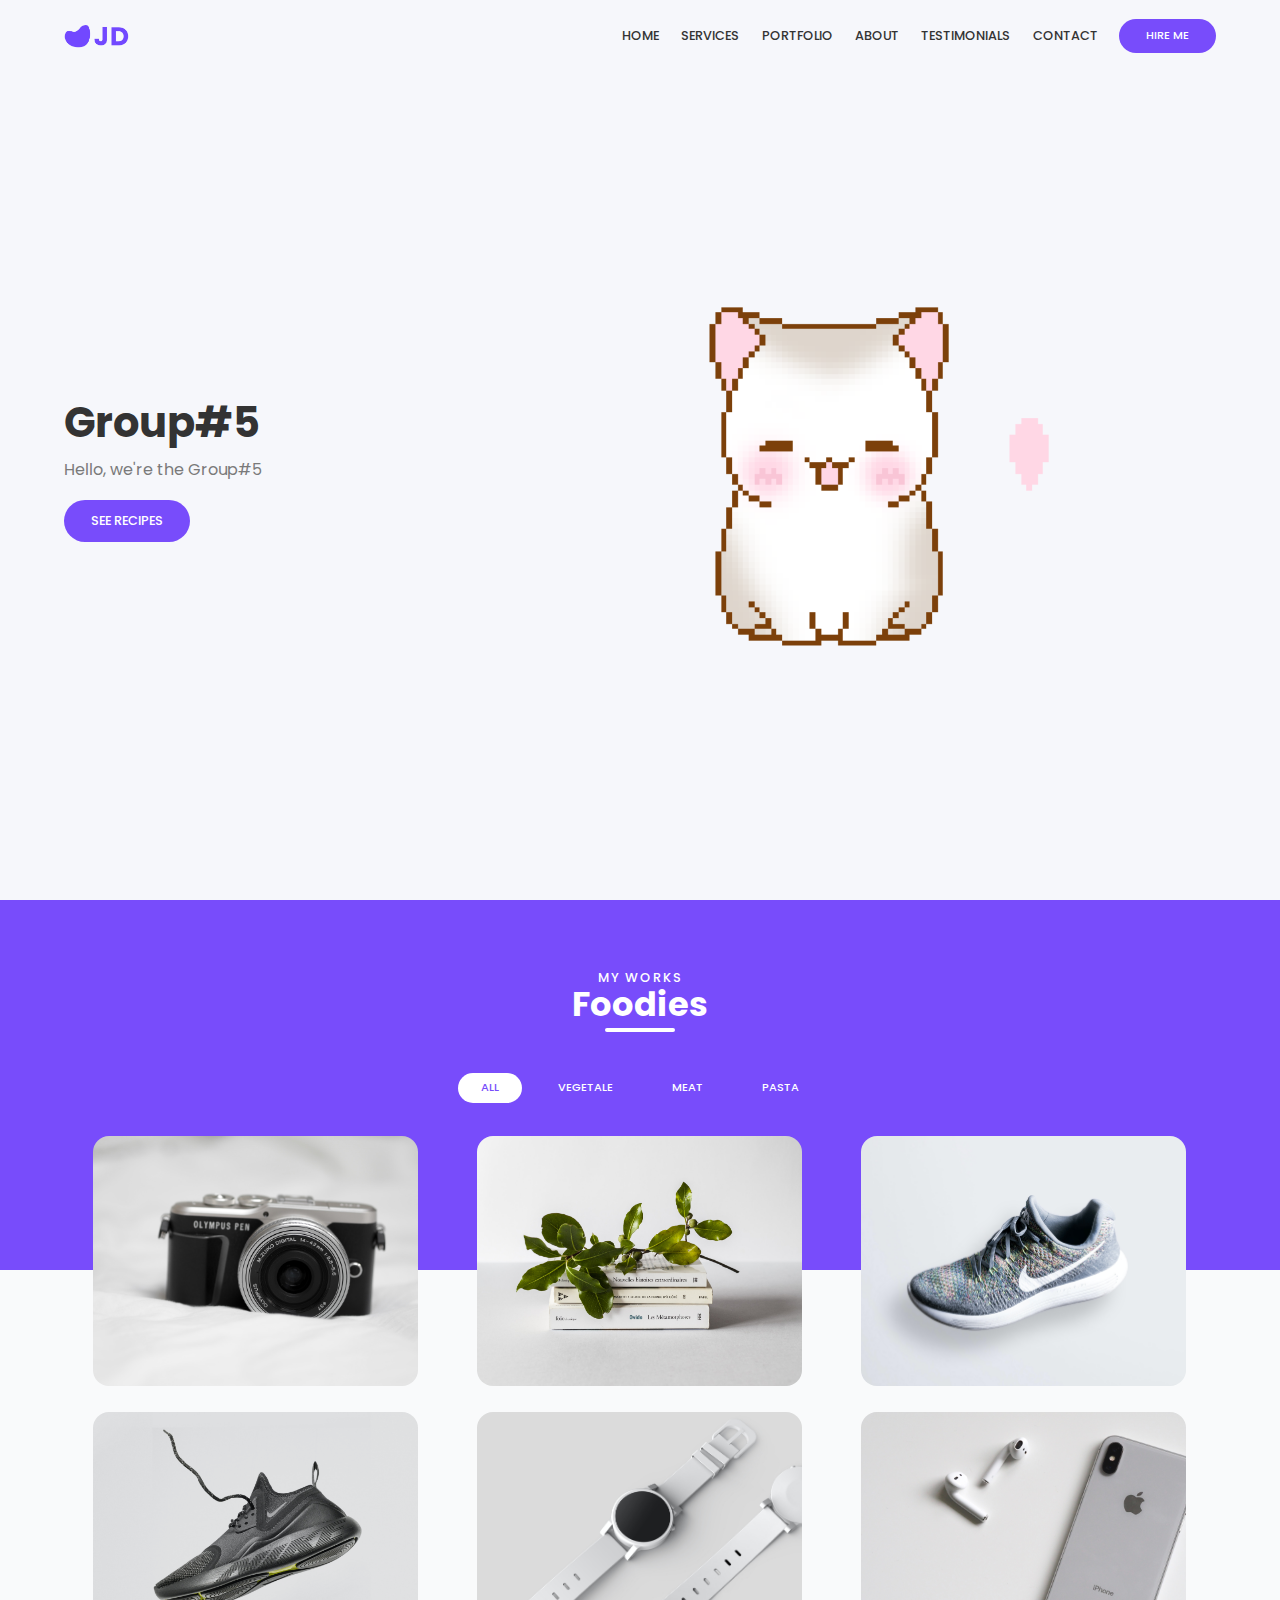
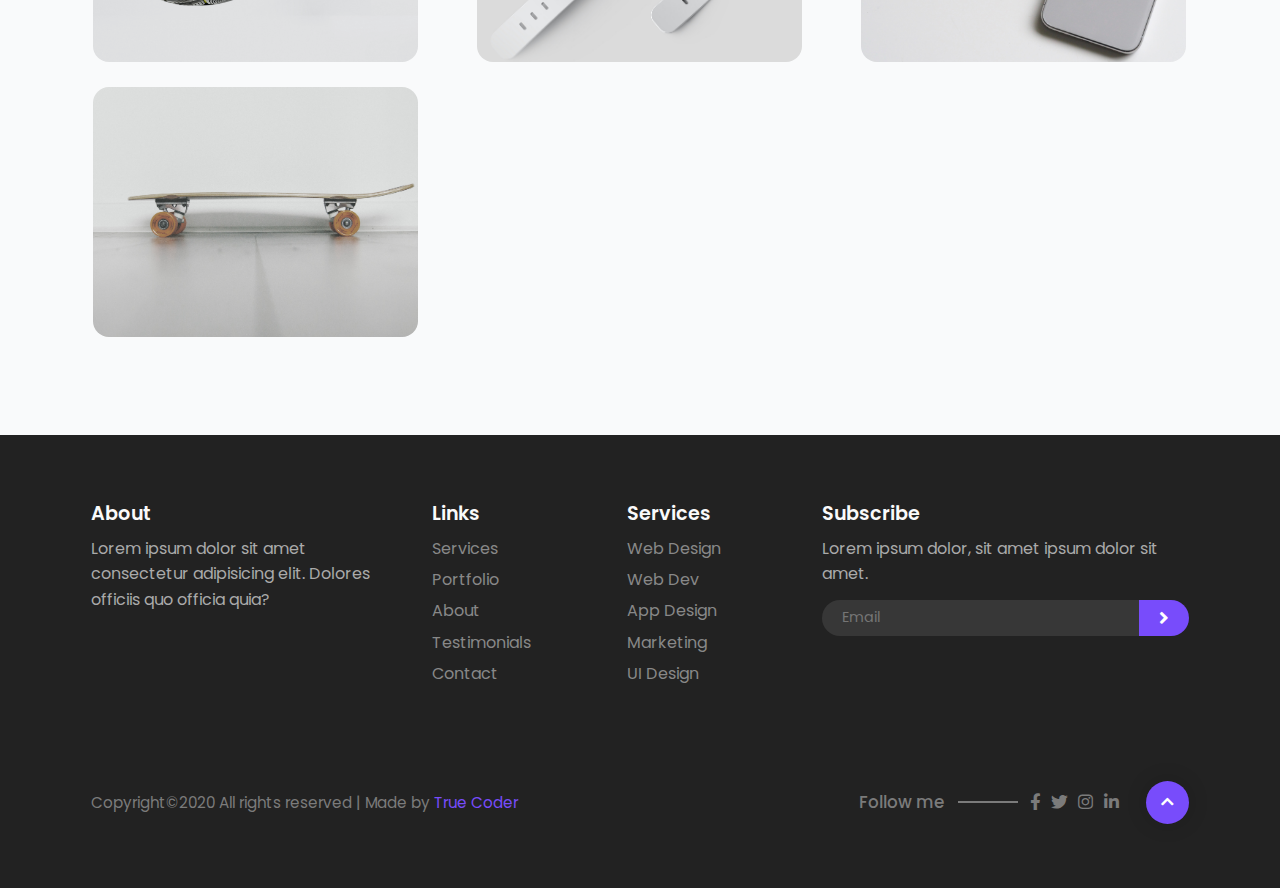
==== commit b7ab21b3: "Add files via upload" ====
--- a/TRY.html
+++ b/TRY.html
@@ -128,134 +128,128 @@
 
         <div class="container">
           <div class="section-header">
-            <h3 class="title" data-title="My works">Portfolio</h3>
+            <h3 class="title" data-title="My works">Foodies</h3>
           </div>
 
           <div class="section-body">
             <div class="filter">
               <button class="filter-btn active" data-filter="*">All</button>
-              <button class="filter-btn" data-filter=".ui">Vegetale</button>
-              <button class="filter-btn" data-filter=".webdev">Meat</button>
-              <button class="filter-btn" data-filter=".appdev">
+              <button class="filter-btn" data-filter=".vege">Vegetale</button>
+              <button class="filter-btn" data-filter=".meat">Meat</button>
+              <button class="filter-btn" data-filter=".pasta">
                 Pasta
               </button>
-              <button class="filter-btn" data-filter=".logo-design">
-                Logo Design
-              </button>
             </div>
 
             <div class="grid">
-              <div class="grid-item logo-design">
+              <div class="grid-item pasta">
                 <div class="gallery-image">
                   <img src="./img/portfolio/port1.jpg" alt="" />
                   <div class="img-overlay">
                     <div class="plus"></div>
                     <div class="img-description">
-                      <h3>Logo Design</h3>
-                      <h5>View Demo</h5>
-                    </div>
-                  </div>
-                </div>
-              </div>
-              <div class="grid-item webdev">
+                      <h3>Pasta</h3>
+                      <h5>View Demo</h5>
+                    </div>
+                  </div>
+                </div>
+              </div>
+              <div class="grid-item meat">
                 <div class="gallery-image">
                   <img src="./img/portfolio/port2.png" alt="" />
                   <div class="img-overlay">
                     <div class="plus"></div>
                     <div class="img-description">
-                      <h3>Web Development</h3>
-                      <h5>View Demo</h5>
-                    </div>
-                  </div>
-                </div>
-              </div>
-              <div class="grid-item ui webdev">
+                      <h3>Meat</h3>
+                      <h5>View Demo</h5>
+                    </div>
+                  </div>
+                </div>
+              </div>
+              <div class="grid-item meat">
                 <div class="gallery-image">
                   <img src="./img/portfolio/port3.png" alt="" />
                   <div class="img-overlay">
                     <div class="plus"></div>
                     <div class="img-description">
-                      <h3>Web Design</h3>
-                      <h5>View Demo</h5>
-                    </div>
-                  </div>
-                </div>
-              </div>
-              <div class="grid-item ui">
+                      <h3>Meat</h3>
+                      <h5>View Demo</h5>
+                    </div>
+                  </div>
+                </div>
+              </div>
+              <div class="grid-item vege">
                 <div class="gallery-image">
                   <img src="./img/portfolio/port4.png" alt="" />
                   <div class="img-overlay">
                     <div class="plus"></div>
                     <div class="img-description">
-                      <h3>UI / UX Design</h3>
-                      <h5>View Demo</h5>
-                    </div>
-                  </div>
-                </div>
-              </div>
-              <div class="grid-item logo-design">
+                      <h3>Vegetable</h3>
+                      <h5>View Demo</h5>
+                    </div>
+                  </div>
+                </div>
+              </div>
+              <div class="grid-item pasta">
                 <div class="gallery-image">
                   <img src="./img/portfolio/port5.jpg" alt="" />
                   <div class="img-overlay">
                     <div class="plus"></div>
                     <div class="img-description">
-                      <h3>Logo Design</h3>
-                      <h5>View Demo</h5>
-                    </div>
-                  </div>
-                </div>
-              </div>
-              <div class="grid-item appdev">
+                      <h3>Pasta</h3>
+                      <h5>View Demo</h5>
+                    </div>
+                  </div>
+                </div>
+              </div>
+              <div class="grid-item meat">
                 <div class="gallery-image">
                   <img src="./img/portfolio/port6.jpg" alt="" />
                   <div class="img-overlay">
                     <div class="plus"></div>
                     <div class="img-description">
-                      <h3>App Development</h3>
-                      <h5>View Demo</h5>
-                    </div>
-                  </div>
-                </div>
-              </div>
-              <div class="grid-item logo-design">
+                      <h3>Meat</h3>
+                      <h5>View Demo</h5>
+                    </div>
+                  </div>
+                </div>
+              </div>
+              <div class="grid-item pasta">
                 <div class="gallery-image">
                   <img src="./img/portfolio/port7.jpg" alt="" />
                   <div class="img-overlay">
                     <div class="plus"></div>
                     <div class="img-description">
-                      <h3>Logo Design</h3>
-                      <h5>View Demo</h5>
-                    </div>
-                  </div>
-                </div>
-              </div>
-              <div class="grid-item appdev ui">
+                      <h3>Pasta</h3>
+                      <h5>View Demo</h5>
+                    </div>
+                  </div>
+                </div>
+              </div>
+              <div class="grid-item vege">
                 <div class="gallery-image">
                   <img src="./img/portfolio/port8.png" alt="" />
                   <div class="img-overlay">
                     <div class="plus"></div>
                     <div class="img-description">
-                      <h3>App Development</h3>
-                      <h5>View Demo</h5>
-                    </div>
-                  </div>
-                </div>
-              </div>
-              <div class="grid-item ui webdev">
+                      <h3>Vegetable</h3>
+                      <h5>View Demo</h5>
+                    </div>
+                  </div>
+                </div>
+              </div>
+              <div class="grid-item vege">
                 <div class="gallery-image">
                   <img src="./img/portfolio/port9.png" alt="" />
                   <div class="img-overlay">
                     <div class="plus"></div>
                     <div class="img-description">
-                      <h3>Web Design</h3>
-                      <h5>View Demo</h5>
-                    </div>
-                  </div>
-                </div>
-              </div>
-            </div>
-            <div class="more-folio">
-              <a href="#" class="btn">More Folio</a>
+                      <h3>Vegetable</h3>
+                      <h5>View Demo</h5>
+                    </div>
+                  </div>
+                </div>
+              </div>
             </div>
           </div>
         </div>
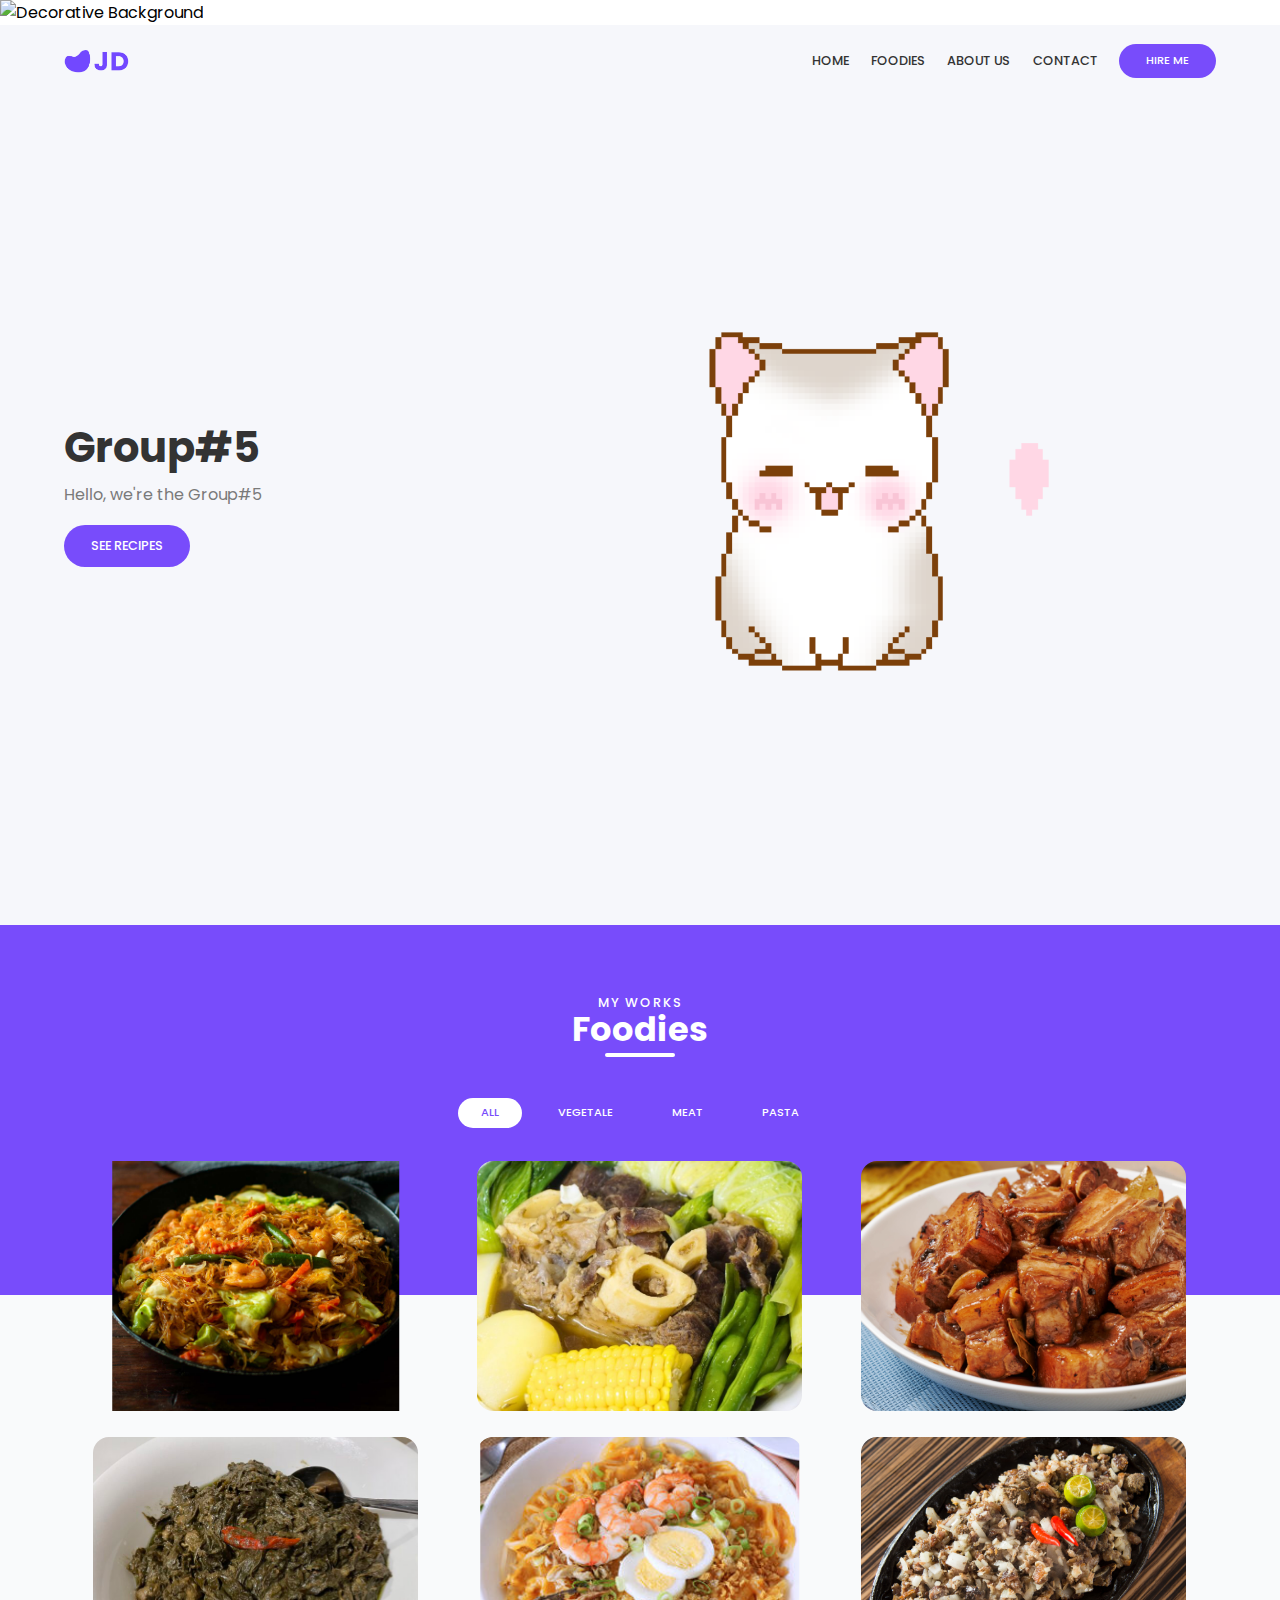
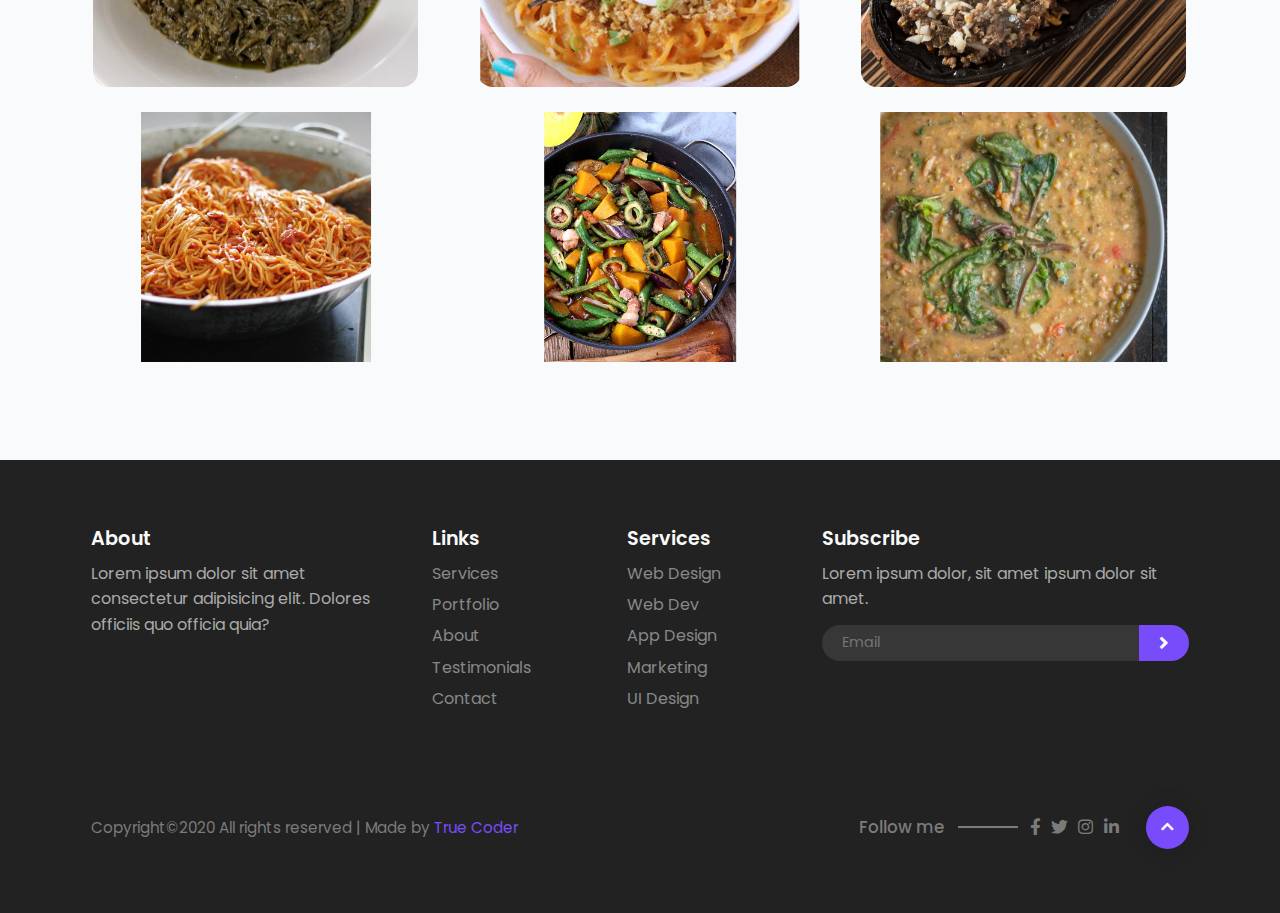
==== commit 2973633f: "TRY.html" ====
--- a/TRY.html
+++ b/TRY.html
@@ -16,6 +16,9 @@
   </head>
   <body>
     <main>
+      <div class="wallpaper">
+        <img src="./img/foodie.gif" alt="Decorative Background">
+      </div>
       <header id="header">
         <div class="overlay overlay-lg">
           <img src="./img/shapes/square.png" class="shape square" alt="" />
@@ -50,19 +53,13 @@
                   <a href="#header">Home</a>
                 </li>
                 <li>
-                  <a href="#services">Services</a>
-                </li>
-                <li>
-                  <a href="#portfolio">Portfolio</a>
-                </li>
-                <li>
-                  <a href="#about">About</a>
-                </li>
-                <li>
-                  <a href="#testimonials">Testimonials</a>
-                </li>
-                <li>
-                  <a href="#contact">Contact</a>
+                  <a href="#Food">Foodies</a>
+                </li>
+                <li>
+                  <a href="#about">About Us</a>
+                </li>
+                <li>
+                  <a href="#Contact">Contact</a>
                 </li>
                 <li>
                   <a href="#hireme" class="active">Hire me</a>
@@ -144,7 +141,7 @@
             <div class="grid">
               <div class="grid-item pasta">
                 <div class="gallery-image">
-                  <img src="./img/portfolio/port1.jpg" alt="" />
+                  <img src="./img/pagkain/pasta/bihon.jpg" alt="" />
                   <div class="img-overlay">
                     <div class="plus"></div>
                     <div class="img-description">
@@ -156,7 +153,7 @@
               </div>
               <div class="grid-item meat">
                 <div class="gallery-image">
-                  <img src="./img/portfolio/port2.png" alt="" />
+                  <img src="./img/pagkain/meat/bulalo.jpg" alt="" />
                   <div class="img-overlay">
                     <div class="plus"></div>
                     <div class="img-description">
@@ -168,7 +165,7 @@
               </div>
               <div class="grid-item meat">
                 <div class="gallery-image">
-                  <img src="./img/portfolio/port3.png" alt="" />
+                  <img src="./img/pagkain/meat/adobo.jpg" alt="" />
                   <div class="img-overlay">
                     <div class="plus"></div>
                     <div class="img-description">
@@ -180,7 +177,7 @@
               </div>
               <div class="grid-item vege">
                 <div class="gallery-image">
-                  <img src="./img/portfolio/port4.png" alt="" />
+                  <img src="./img/pagkain/vegetables/laing.jpeg" alt="" />
                   <div class="img-overlay">
                     <div class="plus"></div>
                     <div class="img-description">
@@ -192,7 +189,7 @@
               </div>
               <div class="grid-item pasta">
                 <div class="gallery-image">
-                  <img src="./img/portfolio/port5.jpg" alt="" />
+                  <img src="./img/pagkain/pasta/palabok.jpg" alt="" />
                   <div class="img-overlay">
                     <div class="plus"></div>
                     <div class="img-description">
@@ -204,7 +201,7 @@
               </div>
               <div class="grid-item meat">
                 <div class="gallery-image">
-                  <img src="./img/portfolio/port6.jpg" alt="" />
+                  <img src="./img/pagkain/meat/sisig.jpg" alt="" />
                   <div class="img-overlay">
                     <div class="plus"></div>
                     <div class="img-description">
@@ -216,7 +213,7 @@
               </div>
               <div class="grid-item pasta">
                 <div class="gallery-image">
-                  <img src="./img/portfolio/port7.jpg" alt="" />
+                  <img src="./img/pagkain/pasta/spaghetti.jpg" alt="" />
                   <div class="img-overlay">
                     <div class="plus"></div>
                     <div class="img-description">
@@ -228,7 +225,7 @@
               </div>
               <div class="grid-item vege">
                 <div class="gallery-image">
-                  <img src="./img/portfolio/port8.png" alt="" />
+                  <img src="./img/pagkain/vegetables/pinakbet.jpg" alt="" />
                   <div class="img-overlay">
                     <div class="plus"></div>
                     <div class="img-description">
@@ -240,7 +237,7 @@
               </div>
               <div class="grid-item vege">
                 <div class="gallery-image">
-                  <img src="./img/portfolio/port9.png" alt="" />
+                  <img src="./img/pagkain/vegetables/munggo.jpg" alt="" />
                   <div class="img-overlay">
                     <div class="plus"></div>
                     <div class="img-description">
